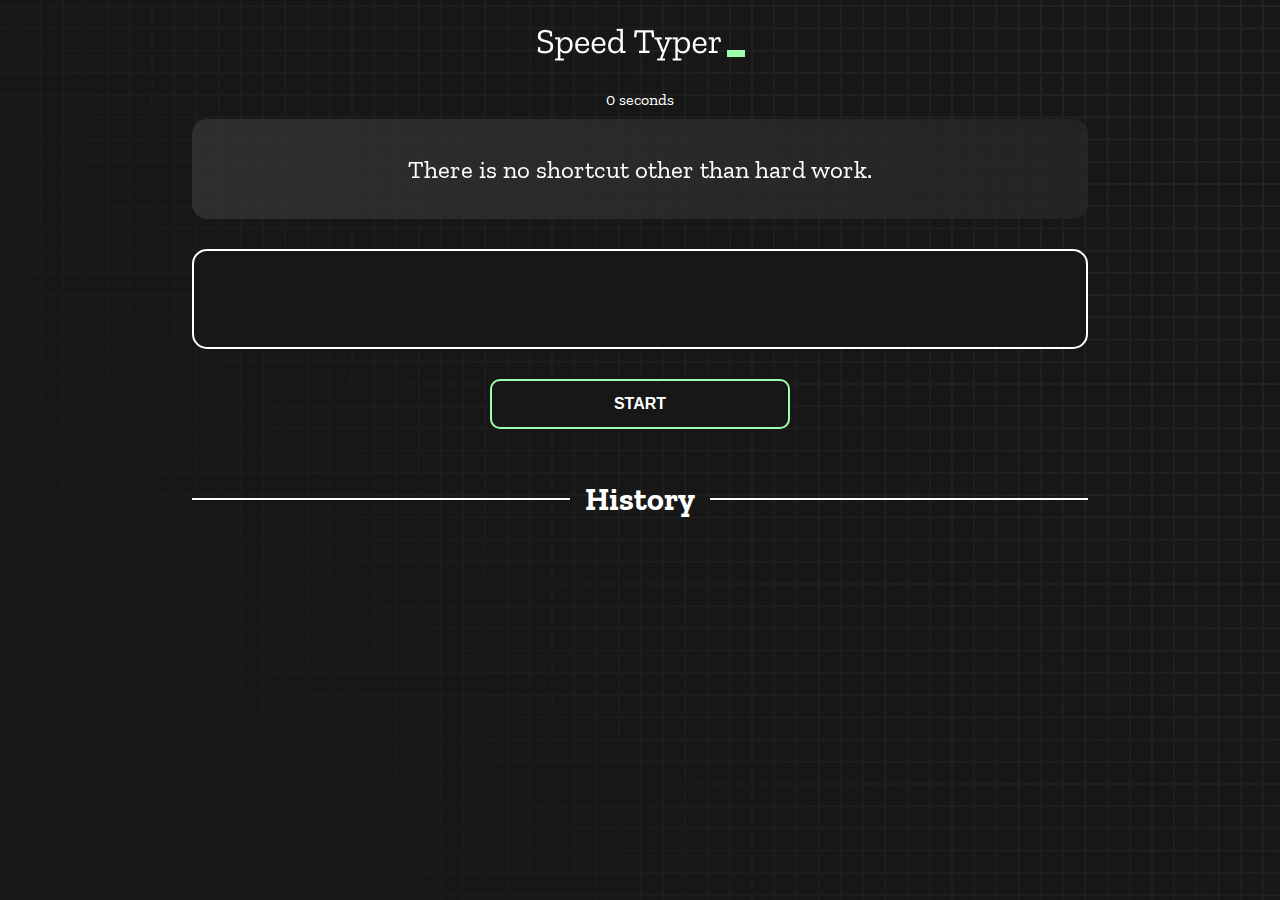
==== index.html @ 871f8272 "Initial commit" ====
<!DOCTYPE html>
<html lang="en">
  <head>
    <meta charset="UTF-8" />
    <meta http-equiv="X-UA-Compatible" content="IE=edge" />
    <meta name="viewport" content="width=device-width, initial-scale=1.0" />
    <title>Speed Monster</title>
    <link rel="stylesheet" href="styles.css" />
    <link rel="preconnect" href="https://fonts.googleapis.com" />
    <link rel="preconnect" href="https://fonts.gstatic.com" crossorigin />
    <link
      href="https://fonts.googleapis.com/css2?family=Zilla+Slab:wght@300;400;500&display=swap"
      rel="stylesheet"
    />
  </head>
  <body>
    <h1 class="title"><img src="./logo.png" /></h1>
    <div id="show-time">0 seconds</div>

    <div class="box-container">
      <div id="question"></div>

      <div id="display" class="inactive"></div>

      <div class="buttons">
        <button id="starts">START</button>
      </div>

      <div class="divider-container">
        <div class="line"></div>
        <h1 class="title2">History</h1>
        <div class="line"></div>
      </div>
      <div id="histories"></div>
    </div>

    <div id="countdown"></div>
    <div id="modal-background" class="hidden"></div>
    <div id="result" class="hidden"></div>

    <script src="./history.js"></script>
    <script src="./script.js"></script>
  </body>
</html>
---- styles.css ----
* {
  padding: 0;
  margin: 0;
  box-sizing: border-box;
}

body {
  background-image: url("./bg.png");
  background-size: cover;
  background-position: left top;
  font-family: "Zilla Slab", serif;
}

.box-container {
  width: 70%;
  margin: 0 auto;
}

#question {
  height: 100px;
  display: flex;
  align-items: center;
  justify-content: center;
  color: white;
  font-size: 25px;
  border-radius: 15px;
  background: rgb(255, 255, 255);
  background: linear-gradient(
    92.49deg,
    rgba(255, 255, 255, 0.1) 0.18%,
    rgba(255, 255, 255, 0.05) 99.85%
  );
  backdrop-filter: blur(5px);
  margin-bottom: 30px;
}

#display {
  height: 100px;
  display: flex;
  flex-wrap: wrap;
  align-items: center;
  padding-left: 5rem;
  color: white;
  font-size: 32px;
  background-color: #171717;
  border: 2px solid #9dffad;
  border-radius: 15px;
}

#countdown {
  position: fixed;
  height: 100vh;
  width: 100vw;
  background-color: rgba(0, 0, 0, 0.8);
  top: 0;
  left: 0;
  display: flex;
  align-items: center;
  justify-content: center;
  font-size: 3rem;
  color: white;
  display: none;
}
#result {
  position: fixed;
  top: 10%; 
  left: 10%;
  transform: translate(-50%, -50%);
  height: 250px;
  width: 400px;
  background-color: #171717;
  border-radius: 15px;
  border: 2px solid #9dffad;
  color: white;
  text-align: center;
  padding: 2rem;
}
#show-time{
  text-align: center;
  color: white;
  margin: 10px 0;
}

.green {
  color: #9dffad;
}
.red {
  color: #eb6565;
}
.bold {
  font-weight: 700;
}
.inactive {
  border: 2px solid white !important;
}
.hidden {
  display: none;
}
.title {
  text-align: center;
  color: white;
  margin: 20px 0;
}

.divider-container {
  height: 80px;
  display: flex;
  justify-content: center;
  align-items: center;
  gap: 15px;
  margin: 0 auto;
}

.line {
  height: 2px;
  background: white;
  width: 100%;
}

.title2 {
  color: white;
  display: block;
}

.buttons {
  display: flex;
  justify-content: center;
  margin: 30px 0;
}
button {
  padding: 10px 20px;
  border: none;
  font-size: 16px;
  font-weight: bold;
  width: 300px;
  height: 50px;
  color: white;
  background-color: #171717;
  border-radius: 10px;
  border: 2px solid #9dffad;
  cursor: pointer;
}

#histories {
  display: flex;
  flex-wrap: wrap;
  justify-content: space-around;
}

.card {
  width: 100%;
  height: 100%;
  padding: 50px;
  display: flex;
  justify-content: space-between;
  align-items: center;
  padding: 20px 30px;
  color: white;
  border-radius: 15px;
  background: rgb(255, 255, 255);
  background: linear-gradient(
    92.49deg,
    rgba(255, 255, 255, 0.1) 0.18%,
    rgba(255, 255, 255, 0.05) 99.85%
  );
  backdrop-filter: blur(5px);
  margin-bottom: 30px;
}

#modal-background {
  background: rgb(255, 255, 255);
  background: linear-gradient(
    92.49deg,
    rgba(255, 255, 255, 0.1) 0.18%,
    rgba(255, 255, 255, 0.05) 99.85%
  );
  backdrop-filter: blur(5px);
  height: 100vh;
  width: 100%;
  position: fixed;
  top: 0;
}

@media only screen and (max-width: 700px) {
  .box-container {
    padding: 0 20px;
    width: 100%;
  }
  .card {
    flex-direction: column;
  }
}
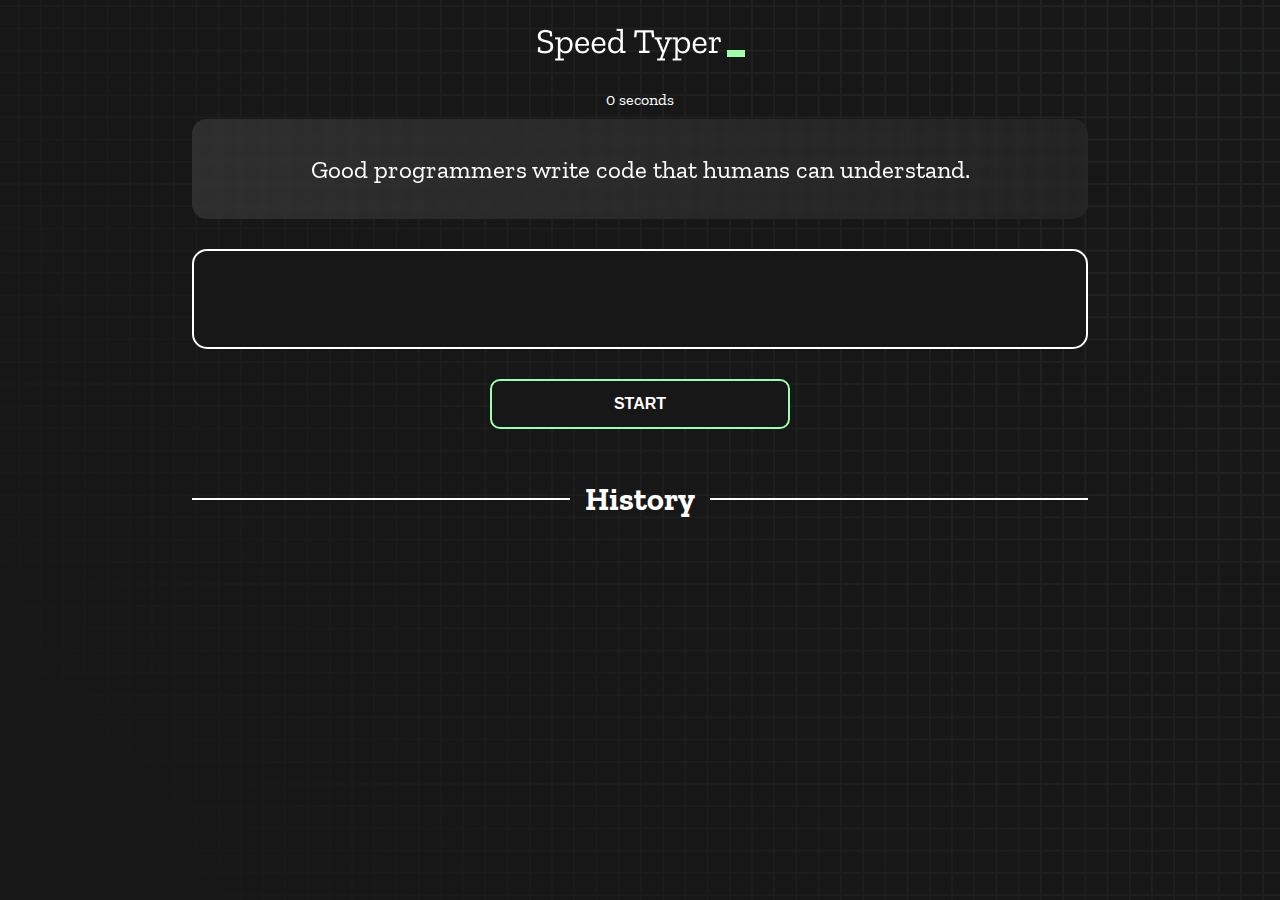
==== commit 2002662a: "Modal center again" ====
--- a/index.html
+++ b/index.html
@@ -4,7 +4,7 @@
     <meta charset="UTF-8" />
     <meta http-equiv="X-UA-Compatible" content="IE=edge" />
     <meta name="viewport" content="width=device-width, initial-scale=1.0" />
-    <title>Speed Monster</title>
+    <title>speed Monster</title>
     <link rel="stylesheet" href="styles.css" />
     <link rel="preconnect" href="https://fonts.googleapis.com" />
     <link rel="preconnect" href="https://fonts.gstatic.com" crossorigin />
@@ -14,29 +14,34 @@
     />
   </head>
   <body>
-    <h1 class="title"><img src="./logo.png" /></h1>
-    <div id="show-time">0 seconds</div>
+    <main class="result-body">
+      <h1 class="title"><img src="./logo.png" /></h1>
+      <div id="show-time">0 seconds</div>
 
-    <div class="box-container">
-      <div id="question"></div>
+      <div class="box-container">
+        <div id="question"></div>
 
-      <div id="display" class="inactive"></div>
+        <div id="display" class="inactive"></div>
 
-      <div class="buttons">
-        <button id="starts">START</button>
+        <div class="buttons">
+          <button id="starts">START</button>
+        </div>
+
+        <div class="divider-container">
+          <div class="line"></div>
+          <h1 class="title2">History</h1>
+          <div class="line"></div>
+        </div>
+        <div id="histories"></div>
+        
       </div>
-
-      <div class="divider-container">
-        <div class="line"></div>
-        <h1 class="title2">History</h1>
-        <div class="line"></div>
+      
+      <div id="countdown"></div>
+      <div id="modal-background" class="hidden"></div>
+      <div class="modal-centered">
+        <div id="result" class="hidden"></div>
       </div>
-      <div id="histories"></div>
-    </div>
-
-    <div id="countdown"></div>
-    <div id="modal-background" class="hidden"></div>
-    <div id="result" class="hidden"></div>
+    </main>
 
     <script src="./history.js"></script>
     <script src="./script.js"></script>
--- a/styles.css
+++ b/styles.css
@@ -9,11 +9,13 @@
   background-size: cover;
   background-position: left top;
   font-family: "Zilla Slab", serif;
+  
 }
 
 .box-container {
   width: 70%;
   margin: 0 auto;
+  
 }
 
 #question {
@@ -61,11 +63,18 @@
   color: white;
   display: none;
 }
+.modal-centered {
+  position: fixed;
+  height: 100vh;
+  width: 100vw;
+  top: 0;
+  left: 0;
+  display: flex;
+  align-items: center;
+  justify-content: center;
+}
 #result {
-  position: fixed;
-  top: 10%; 
-  left: 10%;
-  transform: translate(-50%, -50%);
+  z-index: 1;
   height: 250px;
   width: 400px;
   background-color: #171717;
@@ -75,7 +84,8 @@
   text-align: center;
   padding: 2rem;
 }
-#show-time{
+
+#show-time {
   text-align: center;
   color: white;
   margin: 10px 0;
@@ -93,9 +103,11 @@
 .inactive {
   border: 2px solid white !important;
 }
+
 .hidden {
   display: none;
 }
+
 .title {
   text-align: center;
   color: white;
